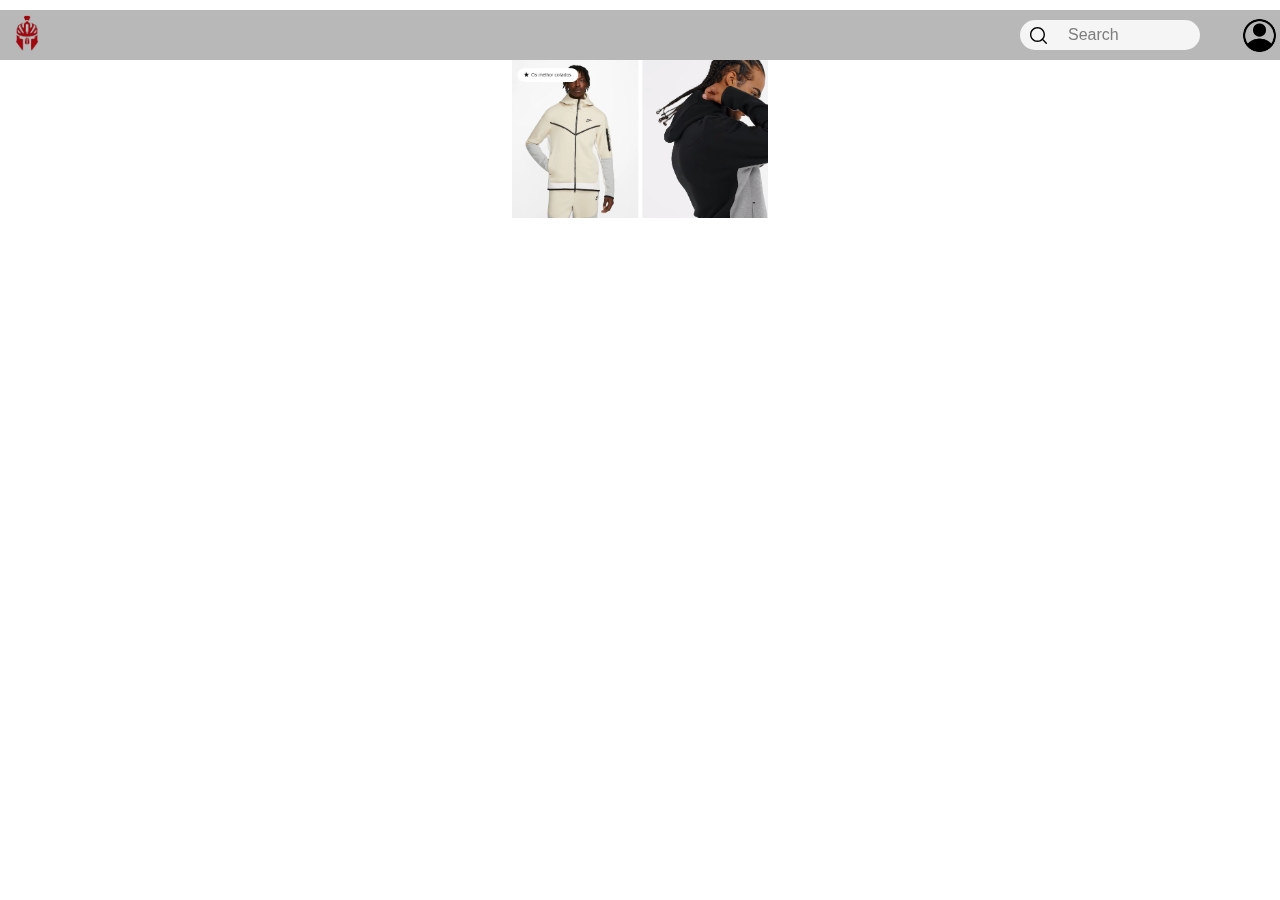
==== index.html @ 283b6cf4 "Add files via upload" ====
<!DOCTYPE html>
<html lang="en">
<head>
    <meta charset="UTF-8">
    <meta http-equiv="X-UA-Compatible" content="IE=edge">
    <meta name="viewport" content="width=device-width, initial-scale=1.0">
    <title>Sport-Now</title>
    <link rel="shortcut icon" href="Images\favicon.ico" type="image/x-icon">
    <link rel="stylesheet" href="style.css">
</head>
<body>
<!-- partial:index.partial.html -->
  <div class="container"> 
    <a href="Login.html" ><img class="icon" src="/Imagens/user.png" alt="user" ></a>
    <img src="/Imagens/icon.png" alt="Logo"  class="logotipo">
    <div class="inputgroup"> 
      <button class="search-btn">
      <svg version="1.1" id="Capa_1" xmlns="http://www.w3.org/2000/svg" xmlns:xlink="http://www.w3.org/1999/xlink" x="0px" y="0px"
	        viewBox="0 0 512 512" style="enable-background:new 0 0 512 512;" xml:space="preserve" class="searchicon">
	      <g>
		      <path d="M225.474,0C101.151,0,0,101.151,0,225.474c0,124.33,101.151,225.474,225.474,225.474
			      c124.33,0,225.474-101.144,225.474-225.474C450.948,101.151,349.804,0,225.474,0z M225.474,409.323
			      c-101.373,0-183.848-82.475-183.848-183.848S124.101,41.626,225.474,41.626s183.848,82.475,183.848,183.848
			      S326.847,409.323,225.474,409.323z"/>
	      </g>
        <g>
		      <path d="M505.902,476.472L386.574,357.144c-8.131-8.131-21.299-8.131-29.43,0c-8.131,8.124-8.131,21.306,0,29.43l119.328,119.328
			      c4.065,4.065,9.387,6.098,14.715,6.098c5.321,0,10.649-2.033,14.715-6.098C514.033,497.778,514.033,484.596,505.902,476.472z"/>
	      </g>
      </svg>
        </button>
      <input type="text" class="search"             placeholder="Search" />
      
    </div>
        <button class="cross-btn">
          <svg height="12px" viewBox="0 0 329.26933 329" width="12px" xmlns="http://www.w3.org/2000/svg" class="cross"><path d="m194.800781 164.769531 128.210938-128.214843c8.34375-8.339844 8.34375-21.824219 0-30.164063-8.339844-8.339844-21.824219-8.339844-30.164063 0l-128.214844 128.214844-128.210937-128.214844c-8.34375-8.339844-21.824219-8.339844-30.164063 0-8.34375 8.339844-8.34375 21.824219 0 30.164063l128.210938 128.214843-128.210938 128.214844c-8.34375 8.339844-8.34375 21.824219 0 30.164063 4.15625 4.160156 9.621094 6.25 15.082032 6.25 5.460937 0 10.921875-2.089844 15.082031-6.25l128.210937-128.214844 128.214844 128.214844c4.160156 4.160156 9.621094 6.25 15.082032 6.25 5.460937 0 10.921874-2.089844 15.082031-6.25 8.34375-8.339844 8.34375-21.824219 0-30.164063zm0 0"/></svg>
        </button>
      </div>
    </div>
    <div class="slider">
      <ul>
        <li><img src="/Imagens/1.png" alt="" /></li>
        <li><img src="/Imagens/2.png" alt="" /></li>
        <li><img src="/Imagens/3.png" alt="" /></li>
        <li><img src="/Imagens/2.png" alt="" /></li>
      </ul>
    </div>
    
  </div>

<script
  src="https://code.jquery.com/jquery-3.6.0.js"
  integrity="sha256-H+K7U5CnXl1h5ywQfKtSj8PCmoN9aaq30gDh27Xc0jk="
  crossorigin="anonymous"></script>
<!-- Ligação para o script-->
  <script  src="script.js"></script>

</body>
</html>
---- style.css ----
body {
  width: 100%;
  height: 100%;
  background-color: #ffffff;
}
* {
    box-sizing: border-box;
  padding: 0;
  margin: 0;
}
.container {
  background-color: rgb(184, 184, 184);
  margin-top: 10px;
  position: relative;
  height: 50px;
  transition: all 0.5s ease-in-out;
}
.logotipo{
  width: 35px;
  height: 45px;
  margin-left: 10px;
  margin-top: 2px;
  background-image: url('icon.png');
  background-color: white;
  mix-blend-mode: multiply;
}

.icon{
  width: 35px;
  height: 35px;
  float: right;
  margin-top: 8px;
  margin-right: 3px;
  background-color: url("user.png");
  border-color: white;
  mix-blend-mode: multiply;


}
.inputgroup {
  transform-origin: right;
  top: 30px;
  right: 80px;
    position:absolute;
    height: 40px;
  width: 180px;
  display: flex;
  transform: translateY(-50%);
  transition: all 0.5s ease-in-out;
}
.search {
  border: none;
    font-size: 16px;
  width: 100%;
  height: 30px;
  padding: 8px 48px;
  background-color: #f5f5f5;
  border-radius: 100px;
  outline: none;
}
.search::placeholder {
    color: #7d7d7d;
}
.search:hover {
  background-color: #e6e6e6;
  
}

.searchicon {
  width: 17px;
}

.search-btn {
  top: 2px;
  left: 2px;
  display: flex;
  align-items: center;
  justify-content: center;
  border: none;
  padding: 5px 8px;
  position: absolute;
  background-color: transparent;
  cursor: pointer;
  border-radius: 100px;
}

.search-btn:hover {
  background-color: #e6e6e6;
}

.container-search-clicked {
  margin-top: 10px;
  height: 250px;
}

.inputgroup-search-clicked {
  left: 50%;
  transform: translateX(-50%);
  width: 50vw;
  margin-top: -20px;
}
.cross-btn {
  border: none;
  top: 10px;
  right: 260px;
  padding: 10px 14px;
  position: absolute;
  background-color: #f5f5f5;
  cursor: pointer;
  border-radius: 100px;
  display: none;
  transition: all 0.5s ease-in-out;
}
.cross {
  cursor: pointer;
  width: 12px;
  height: 12px;
}
.cross-btn:hover {
  background-color: #e6e6e6;
}

.slider {
  width: 20%;
  margin: auto;
  overflow: hidden;
}

.slider ul {
  padding: 0;
  display: flex;
  width: 400%;
  animation: slid 10s infinite reverse;
  animation-timing-function: ease-in;
}

.slider li {
  width: 50%;
  list-style: none;
}

.slider img {
  width: 100%;
}

@keyframes slid {
  0% {margin-left: 0;}
  20% {margin-left: 0;}
  
  25% {margin-left: -100%;}
  45% {margin-left: -100%;}
  
  50% {margin-left: -200%;}
  70% {margin-left: -200%;}
  
  75% {margin-left: -300%;}
  100% {margin-left: -300%;}
}
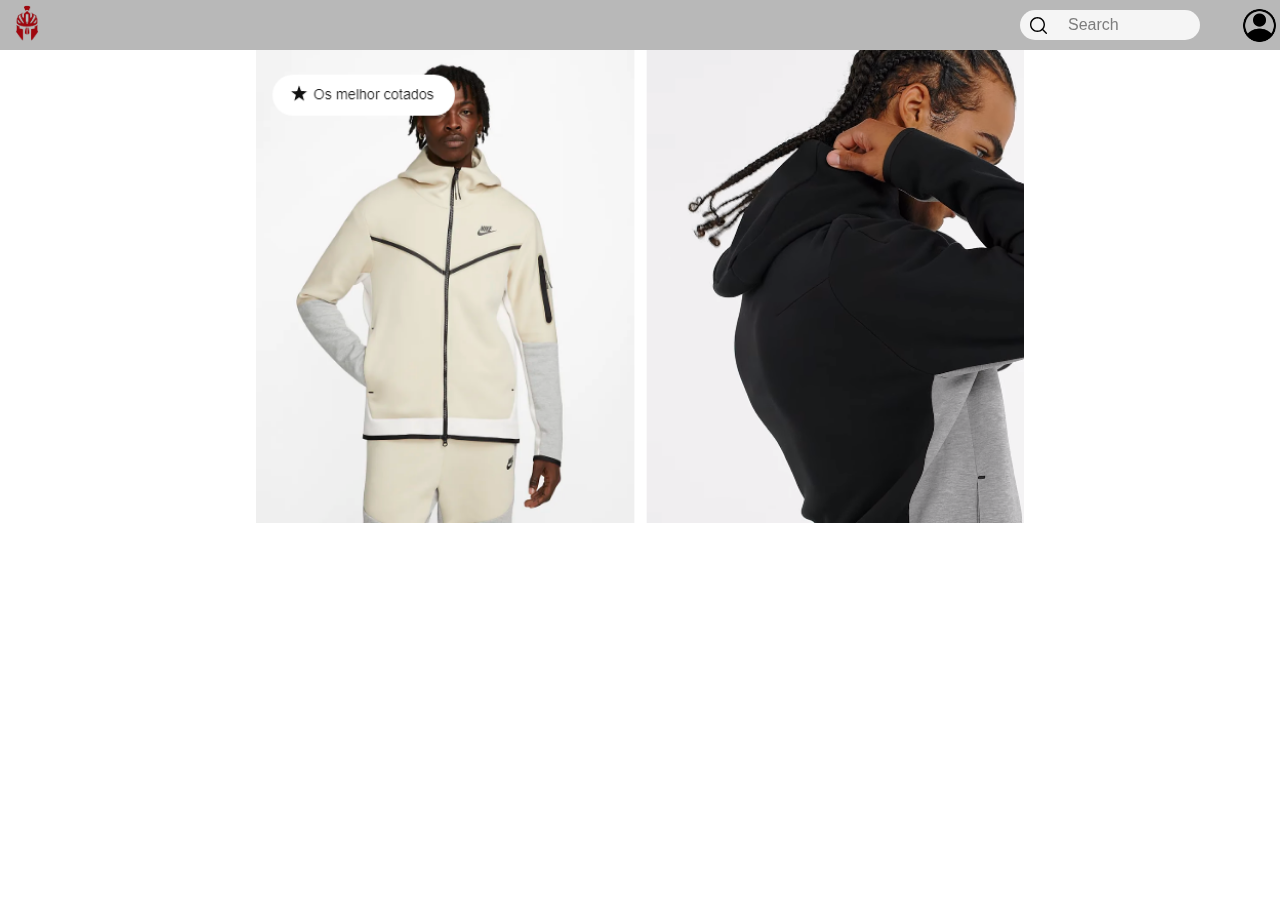
==== commit ac6c176c: "Minor changes to login with check" ====
--- a/index.html
+++ b/index.html
@@ -11,8 +11,8 @@
 <body>
 <!-- partial:index.partial.html -->
   <div class="container"> 
-    <a href="Login.html" ><img class="icon" src="/Imagens/user.png" alt="user" ></a>
-    <img src="/Imagens/icon.png" alt="Logo"  class="logotipo">
+    <a href="Login.html" ><img class="icon" src="Imagens\user.png" alt="user" ></a>
+    <img src="Imagens\icon.png" alt="Logo"  class="logotipo">
     <div class="inputgroup"> 
       <button class="search-btn">
       <svg version="1.1" id="Capa_1" xmlns="http://www.w3.org/2000/svg" xmlns:xlink="http://www.w3.org/1999/xlink" x="0px" y="0px"
@@ -29,29 +29,20 @@
 	      </g>
       </svg>
         </button>
-      <input type="text" class="search"             placeholder="Search" />
+      <input type="text" class="search" placeholder="Search" />
       
-    </div>
-        <button class="cross-btn">
-          <svg height="12px" viewBox="0 0 329.26933 329" width="12px" xmlns="http://www.w3.org/2000/svg" class="cross"><path d="m194.800781 164.769531 128.210938-128.214843c8.34375-8.339844 8.34375-21.824219 0-30.164063-8.339844-8.339844-21.824219-8.339844-30.164063 0l-128.214844 128.214844-128.210937-128.214844c-8.34375-8.339844-21.824219-8.339844-30.164063 0-8.34375 8.339844-8.34375 21.824219 0 30.164063l128.210938 128.214843-128.210938 128.214844c-8.34375 8.339844-8.34375 21.824219 0 30.164063 4.15625 4.160156 9.621094 6.25 15.082032 6.25 5.460937 0 10.921875-2.089844 15.082031-6.25l128.210937-128.214844 128.214844 128.214844c4.160156 4.160156 9.621094 6.25 15.082032 6.25 5.460937 0 10.921874-2.089844 15.082031-6.25 8.34375-8.339844 8.34375-21.824219 0-30.164063zm0 0"/></svg>
-        </button>
       </div>
     </div>
-    <div class="slider">
-      <ul>
-        <li><img src="/Imagens/1.png" alt="" /></li>
-        <li><img src="/Imagens/2.png" alt="" /></li>
-        <li><img src="/Imagens/3.png" alt="" /></li>
-        <li><img src="/Imagens/2.png" alt="" /></li>
-      </ul>
+      <div class="slider">
+        <ul>
+          <li><img src="Imagens\1.png" alt="" /></li>
+          <li><img src="Imagens\2.png" alt="" /></li>
+          <li><img src="Imagens\3.png" alt="" /></li>
+          <li><img src="Imagens\2.png" alt="" /></li>
+        </ul>
     </div>
     
   </div>
-
-<script
-  src="https://code.jquery.com/jquery-3.6.0.js"
-  integrity="sha256-H+K7U5CnXl1h5ywQfKtSj8PCmoN9aaq30gDh27Xc0jk="
-  crossorigin="anonymous"></script>
 <!-- Ligação para o script-->
   <script  src="script.js"></script>
 
--- a/style.css
+++ b/style.css
@@ -10,7 +10,6 @@
 }
 .container {
   background-color: rgb(184, 184, 184);
-  margin-top: 10px;
   position: relative;
   height: 50px;
   transition: all 0.5s ease-in-out;
@@ -41,8 +40,8 @@
   transform-origin: right;
   top: 30px;
   right: 80px;
-    position:absolute;
-    height: 40px;
+  position:absolute;
+  height: 40px;
   width: 180px;
   display: flex;
   transform: translateY(-50%);
@@ -50,7 +49,7 @@
 }
 .search {
   border: none;
-    font-size: 16px;
+  font-size: 16px;
   width: 100%;
   height: 30px;
   padding: 8px 48px;
@@ -84,58 +83,20 @@
   border-radius: 100px;
 }
 
-.search-btn:hover {
-  background-color: #e6e6e6;
-}
-
-.container-search-clicked {
-  margin-top: 10px;
-  height: 250px;
-}
-
-.inputgroup-search-clicked {
-  left: 50%;
-  transform: translateX(-50%);
-  width: 50vw;
-  margin-top: -20px;
-}
-.cross-btn {
-  border: none;
-  top: 10px;
-  right: 260px;
-  padding: 10px 14px;
-  position: absolute;
-  background-color: #f5f5f5;
-  cursor: pointer;
-  border-radius: 100px;
-  display: none;
-  transition: all 0.5s ease-in-out;
-}
-.cross {
-  cursor: pointer;
-  width: 12px;
-  height: 12px;
-}
-.cross-btn:hover {
-  background-color: #e6e6e6;
-}
-
 .slider {
-  width: 20%;
+  width: 60%;
   margin: auto;
   overflow: hidden;
 }
 
 .slider ul {
-  padding: 0;
   display: flex;
   width: 400%;
-  animation: slid 10s infinite reverse;
-  animation-timing-function: ease-in;
+  animation: animate 10s linear infinite;
 }
 
 .slider li {
-  width: 50%;
+  width: 100%;
   list-style: none;
 }
 
@@ -143,16 +104,16 @@
   width: 100%;
 }
 
-@keyframes slid {
-  0% {margin-left: 0;}
-  20% {margin-left: 0;}
+@keyframes animate {
+  0% {left: 0;}
+  20% {left: 0;}
   
-  25% {margin-left: -100%;}
-  45% {margin-left: -100%;}
+  25% {left: -100%;}
+  45% {left: -100%;}
   
-  50% {margin-left: -200%;}
-  70% {margin-left: -200%;}
+  50% {left: -200%;}
+  70% {left: -200%;}
   
-  75% {margin-left: -300%;}
-  100% {margin-left: -300%;}
+  75% {left: -300%;}
+  100% {left: -300%;}
 }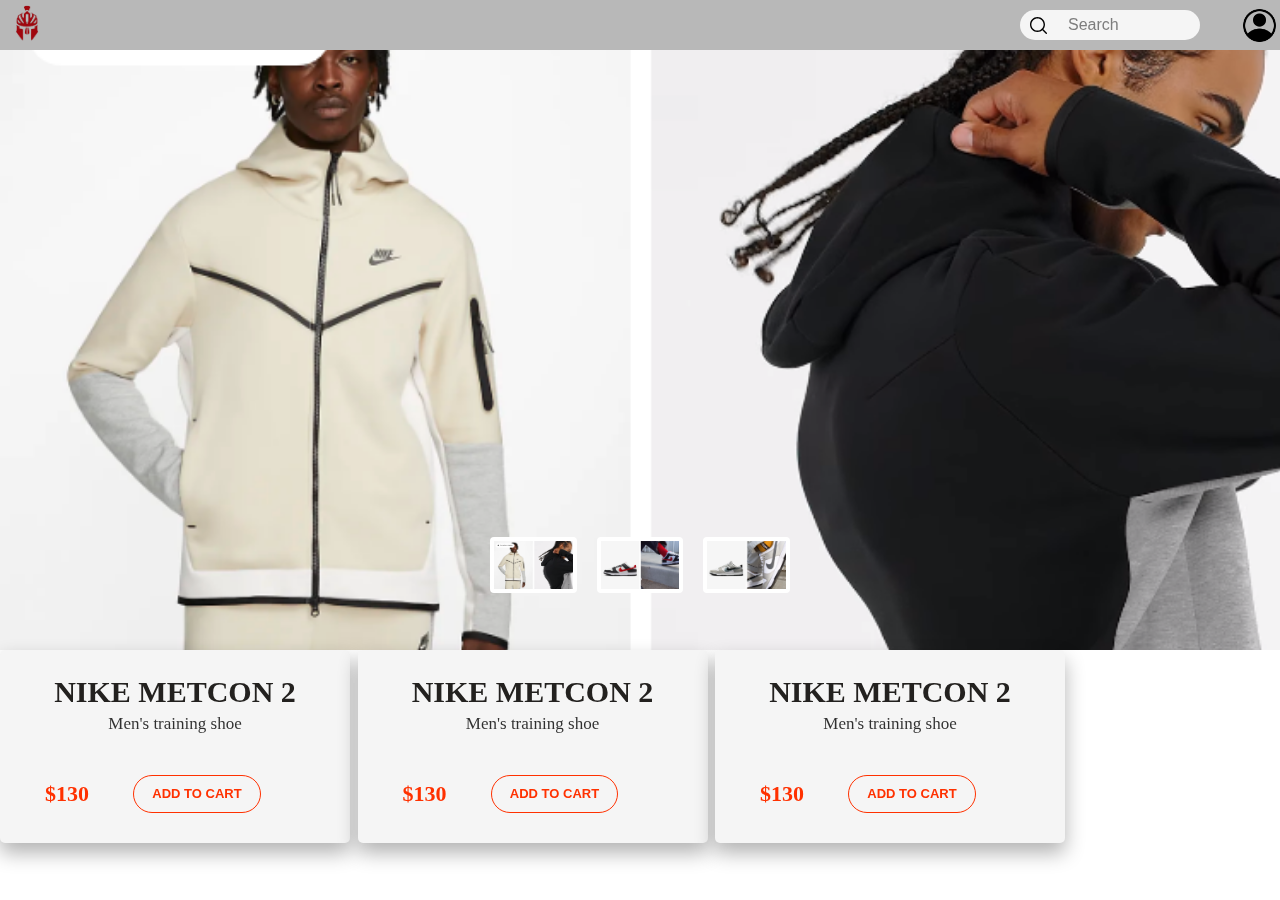
==== commit 4384be67: "added new features" ====
--- a/index.html
+++ b/index.html
@@ -10,9 +10,9 @@
 </head>
 <body>
 <!-- partial:index.partial.html -->
-  <div class="container"> 
-    <a href="Login.html" ><img class="icon" src="Imagens\user.png" alt="user" ></a>
-    <img src="Imagens\icon.png" alt="Logo"  class="logotipo">
+  <div class="containertopbar"> 
+    <a href="Login.html" ><img class="icon" src=".\\Imagens\user.png" alt="user" ></a>
+    <img src=".\\Imagens\icon.png" alt="Logo"  class="logotipo">
     <div class="inputgroup"> 
       <button class="search-btn">
       <svg version="1.1" id="Capa_1" xmlns="http://www.w3.org/2000/svg" xmlns:xlink="http://www.w3.org/1999/xlink" x="0px" y="0px"
@@ -29,20 +29,107 @@
 	      </g>
       </svg>
         </button>
-      <input type="text" class="search" placeholder="Search" />
+      <input type="text" class="search"             placeholder="Search" />
       
+    </div>
+        <button class="cross-btn">
+          <svg height="12px" viewBox="0 0 329.26933 329" width="12px" xmlns="http://www.w3.org/2000/svg" class="cross"><path d="m194.800781 164.769531 128.210938-128.214843c8.34375-8.339844 8.34375-21.824219 0-30.164063-8.339844-8.339844-21.824219-8.339844-30.164063 0l-128.214844 128.214844-128.210937-128.214844c-8.34375-8.339844-21.824219-8.339844-30.164063 0-8.34375 8.339844-8.34375 21.824219 0 30.164063l128.210938 128.214843-128.210938 128.214844c-8.34375 8.339844-8.34375 21.824219 0 30.164063 4.15625 4.160156 9.621094 6.25 15.082032 6.25 5.460937 0 10.921875-2.089844 15.082031-6.25l128.210937-128.214844 128.214844 128.214844c4.160156 4.160156 9.621094 6.25 15.082032 6.25 5.460937 0 10.921874-2.089844 15.082031-6.25 8.34375-8.339844 8.34375-21.824219 0-30.164063zm0 0"/></svg>
+        </button>
+      </div>
+    <section>
+      <img src="Imagens\1.png" id="slider">
+      <ul class="navigation">
+        <li onclick="imgSlider('Imagens\\1.png')"><img src="Imagens\1.png" ></li>
+        <li onclick="imgSlider('Imagens\\2.png')"><img src="Imagens\2.png" ></li>
+        <li onclick="imgSlider('Imagens\\3.png')"><img src="Imagens\3.png" ></li>
+      </ul>
+    </section>
+    <div class="ItemsDestaque">
+      <div class="shop-card" id ="item1">
+        <div class="title">
+          Nike Metcon 2
+        </div>
+        <div class="desc">
+          Men's training shoe
+        </div>
+        <div class="slider">
+          <figure data-color="#E24938, #A30F22">
+            <img src="http://www.supah.it/dribbble/012/1.jpg" />
+          </figure>
+        
+        </div>
+      
+        <div class="cta">
+          <div class="price">$130</div>
+          <button class="btn">Add to cart<span class="bg"></span></button>
+        </div>
+      </div>
+
+      <div class="shop-card" id ="item2">
+        <div class="title">
+          Nike Metcon 2
+        </div>
+        <div class="desc">
+          Men's training shoe
+        </div>
+        <div class="slider">
+          <figure data-color="#E24938, #A30F22">
+            <img src="http://www.supah.it/dribbble/012/1.jpg" />
+          </figure>
+        
+        </div>
+      
+        <div class="cta">
+          <div class="price">$130</div>
+          <button class="btn">Add to cart<span class="bg"></span></button>
+        </div>
+      </div>
+
+
+      <div class="shop-card" id ="item3">
+        <div class="title">
+          Nike Metcon 2
+        </div>
+        <div class="desc">
+          Men's training shoe
+        </div>
+        <div class="slider">
+          <figure data-color="#E24938, #A30F22">
+            <img src="http://www.supah.it/dribbble/012/1.jpg" />
+          </figure>
+        
+        </div>
+      
+        <div class="cta">
+          <div class="price">$130</div>
+          <button class="btn">Add to cart<span class="bg"></span></button>
+        </div>
       </div>
     </div>
-      <div class="slider">
-        <ul>
-          <li><img src="Imagens\1.png" alt="" /></li>
-          <li><img src="Imagens\2.png" alt="" /></li>
-          <li><img src="Imagens\3.png" alt="" /></li>
-          <li><img src="Imagens\2.png" alt="" /></li>
-        </ul>
-    </div>
+
+
+
+
+
+
+
+
+    <script type="text/javascript">
+      function imgSlider(anything){
+        document.getElementById("slider").src = anything;
+      }
+
+    </script>
+    
+    
+
     
   </div>
+
+<script
+  src="https://code.jquery.com/jquery-3.6.0.js"
+  integrity="sha256-H+K7U5CnXl1h5ywQfKtSj8PCmoN9aaq30gDh27Xc0jk="
+  crossorigin="anonymous"></script>
 <!-- Ligação para o script-->
   <script  src="script.js"></script>
 
--- a/style.css
+++ b/style.css
@@ -1,6 +1,4 @@
 body {
-  width: 100%;
-  height: 100%;
   background-color: #ffffff;
 }
 * {
@@ -8,8 +6,9 @@
   padding: 0;
   margin: 0;
 }
-.container {
+.containertopbar {
   background-color: rgb(184, 184, 184);
+  margin-top: 0px;
   position: relative;
   height: 50px;
   transition: all 0.5s ease-in-out;
@@ -40,8 +39,8 @@
   transform-origin: right;
   top: 30px;
   right: 80px;
-  position:absolute;
-  height: 40px;
+    position:absolute;
+    height: 40px;
   width: 180px;
   display: flex;
   transform: translateY(-50%);
@@ -49,7 +48,7 @@
 }
 .search {
   border: none;
-  font-size: 16px;
+    font-size: 16px;
   width: 100%;
   height: 30px;
   padding: 8px 48px;
@@ -83,37 +82,195 @@
   border-radius: 100px;
 }
 
-.slider {
-  width: 60%;
-  margin: auto;
+.search-btn:hover {
+  background-color: #e6e6e6;
+}
+ 
+
+
+
+.logotipo:hover{
+  width: 65px;
+}
+
+
+
+.inputgroup-search-clicked {
+  left: 50%;
+  transform: translateX(-50%);
+  width: 50vw;
+  margin-top: -20px;
+}
+.cross-btn {
+  border: none;
+  top: 10px;
+  right: 260px;
+  padding: 10px 14px;
+  position: absolute;
+  background-color: #f5f5f5;
+  cursor: pointer;
+  border-radius: 100px;
+  display: none;
+  transition: all 0.5s ease-in-out;
+}
+.cross {
+  cursor: pointer;
+  width: 12px;
+  height: 12px;
+}
+.cross-btn:hover {
+  background-color: #e6e6e6;
+}
+
+section{
+  margin-top: 0px;
+  position: relative;
+  width: 100%;
+  height: 600px;
+  display: flex;
+  justify-content: center;
+  align-items: center;
+}
+
+
+section #slider{
+  position: absolute;
+  top: 0;
+  left: 0;
+  width: 100%;
+  height: 100%;
+  object-fit: cover;
+}
+
+
+section .navigation{
+  position: absolute;
+  bottom: 10px;
+  height: 150px;
+  width: calc(100%/4);
+  display: flex;
+  justify-content: center;
+  align-items: center;
+
+}
+section .navigation li{
+  display: block;
+  list-style: none;
+  cursor: pointer;
+  margin: 10px;
+}
+
+section .navigation li img{
+  display: block;
+  width: 100%;
+  border: 4px solid #fff;
+  border-radius: 4px;
+}
+
+
+.ItemsDestaque{
+  display: grid;
+  border-radius: 5px;
+  height: 60%;
+  width: 150vh;
+  grid-gap: 20px;
+  grid-template-columns: 25% 25% 25%;
+}
+
+#item1{
+  grid-column: 1;
+}
+
+#item2{
+  grid-column: 2;
+}
+
+#item3{
+  grid-column: 3;
+}
+
+
+.shop-card {
+  width: 350px;
+  background: #f5f5f5;
+  box-shadow: 0 10px 20px rgba(0, 0, 0, 0.3);
   overflow: hidden;
-}
-
-.slider ul {
-  display: flex;
-  width: 400%;
-  animation: animate 10s linear infinite;
-}
-
-.slider li {
-  width: 100%;
-  list-style: none;
-}
-
-.slider img {
-  width: 100%;
-}
-
-@keyframes animate {
-  0% {left: 0;}
-  20% {left: 0;}
-  
-  25% {left: -100%;}
-  45% {left: -100%;}
-  
-  50% {left: -200%;}
-  70% {left: -200%;}
-  
-  75% {left: -300%;}
-  100% {left: -300%;}
+  border-radius: 5px;
+  padding: 25px;
+  text-align: center;
+  z-index: 2;
+}
+.shop-card figure {
+  margin: 0;
+  padding: 0;
+  overflow: hidden;
+  outline: none !important;
+}
+.shop-card figure img {
+  margin: -95px 0 -60px;
+  width: 100%;
+}
+.shop-card .title {
+  font-weight: 900;
+  text-transform: uppercase;
+  font-size: 30px;
+  color: #23211f;
+  margin-bottom: 5px;
+}
+.shop-card .desc {
+  font-size: 17px;
+  opacity: 0.8;
+  margin-bottom: 3px;
+}
+.shop-card .cta {
+  padding: 20px 20px 5px;
+}
+.shop-card .cta::after {
+  content: "";
+  display: table;
+  clear: both;
+}
+.shop-card .price {
+  float: left;
+  color: #FF3100;
+  font-size: 22px;
+  font-weight: 900;
+  padding-top: 2px;
+  transition: color 0.3s ease-in-out;
+  margin-top: 4px;
+}
+.shop-card .btn {
+  position: relative;
+  z-index: 1;
+  display: inline-block;
+  font-size: 13px;
+  font-weight: 900;
+  text-transform: uppercase;
+  color: #FF3100;
+  padding: 12px 18px;
+  cursor: pointer;
+  transition: all 0.3s ease-in-out;
+  line-height: 0.95;
+  border: none;
+  background: none;
+  outline: none;
+  border: 1px solid #FF3100;
+  border-radius: 20px;
+  overflow: hidden;
+}
+.shop-card .btn .bg {
+  width: 100%;
+  height: 100%;
+  display: block !important;
+  z-index: -1;
+  opacity: 0;
+  transition: all 0.3s ease-in-out;
+  background: linear-gradient(135deg, #a61322, #d33f34);
+}
+.shop-card .btn:hover {
+  color: #fff !important;
+  border: 1px solid transparent !important;
+}
+.shop-card .btn:hover .bg {
+  opacity: 1;
 }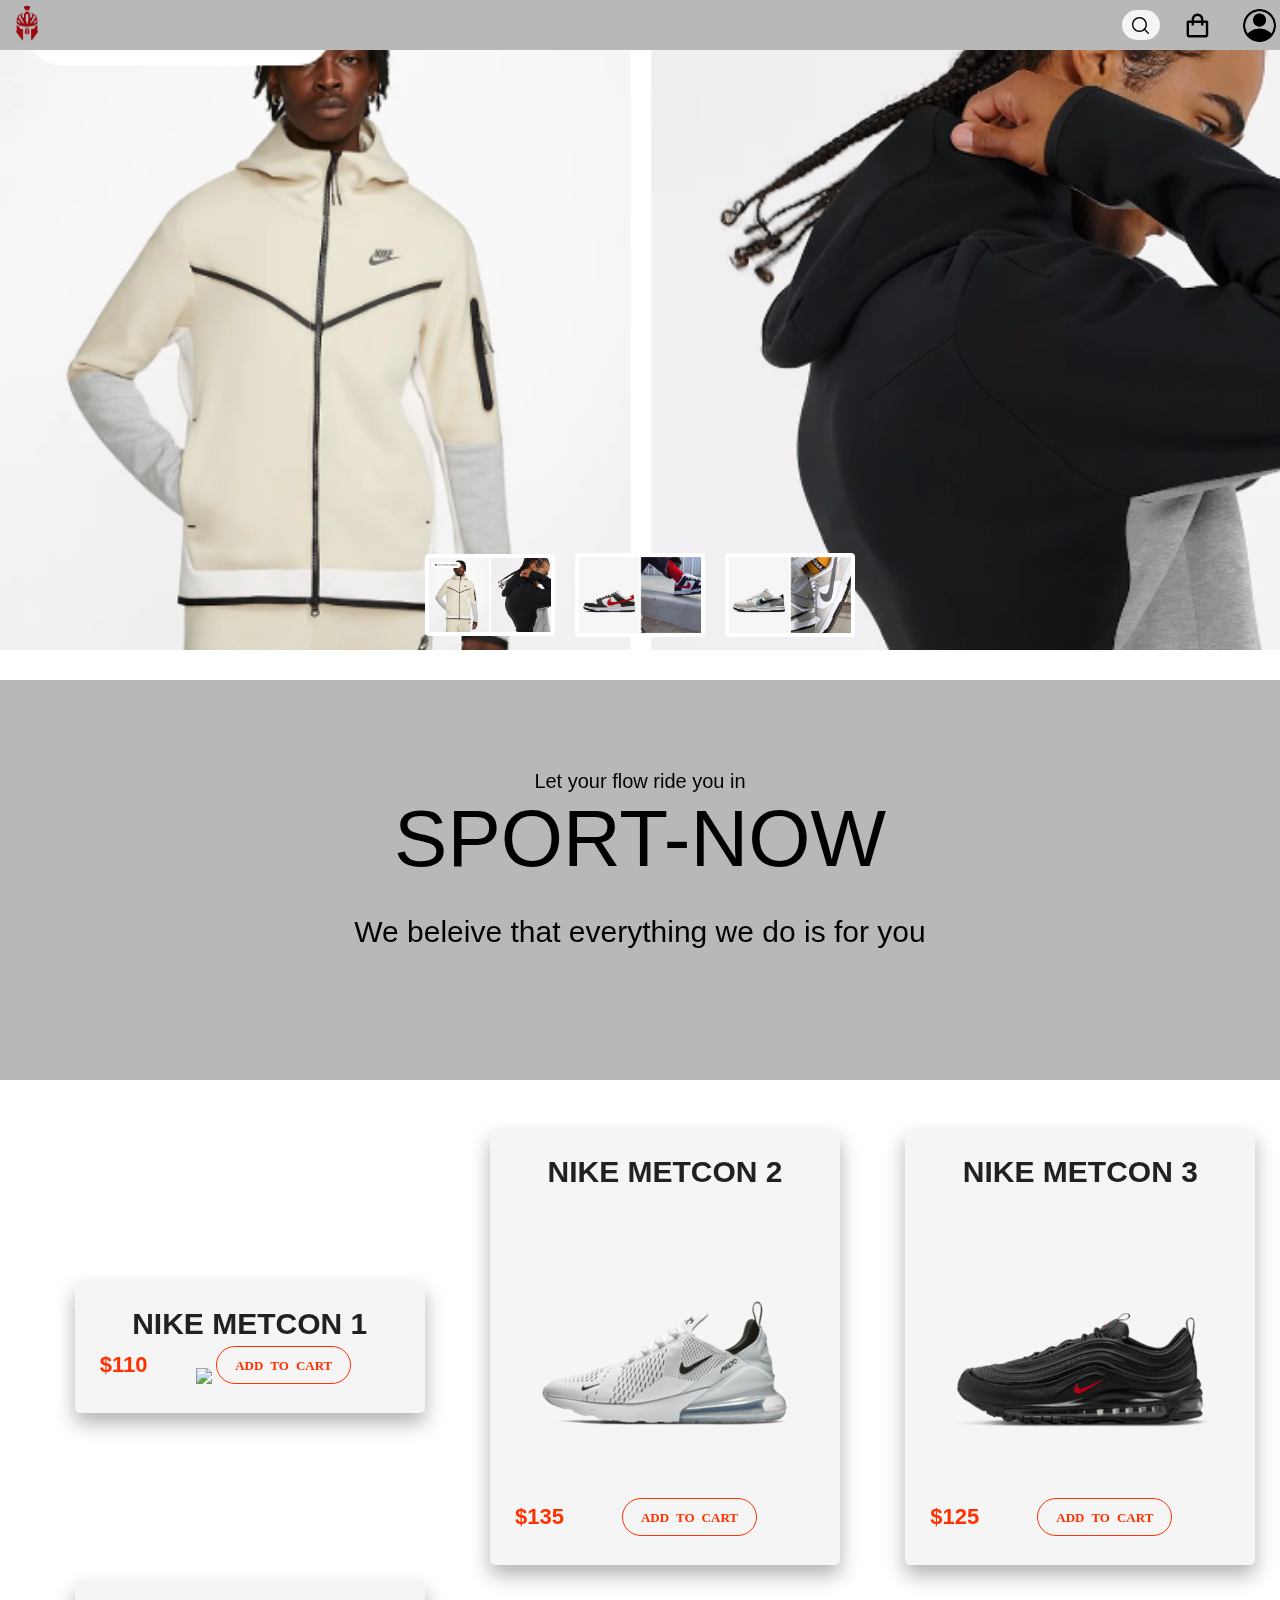
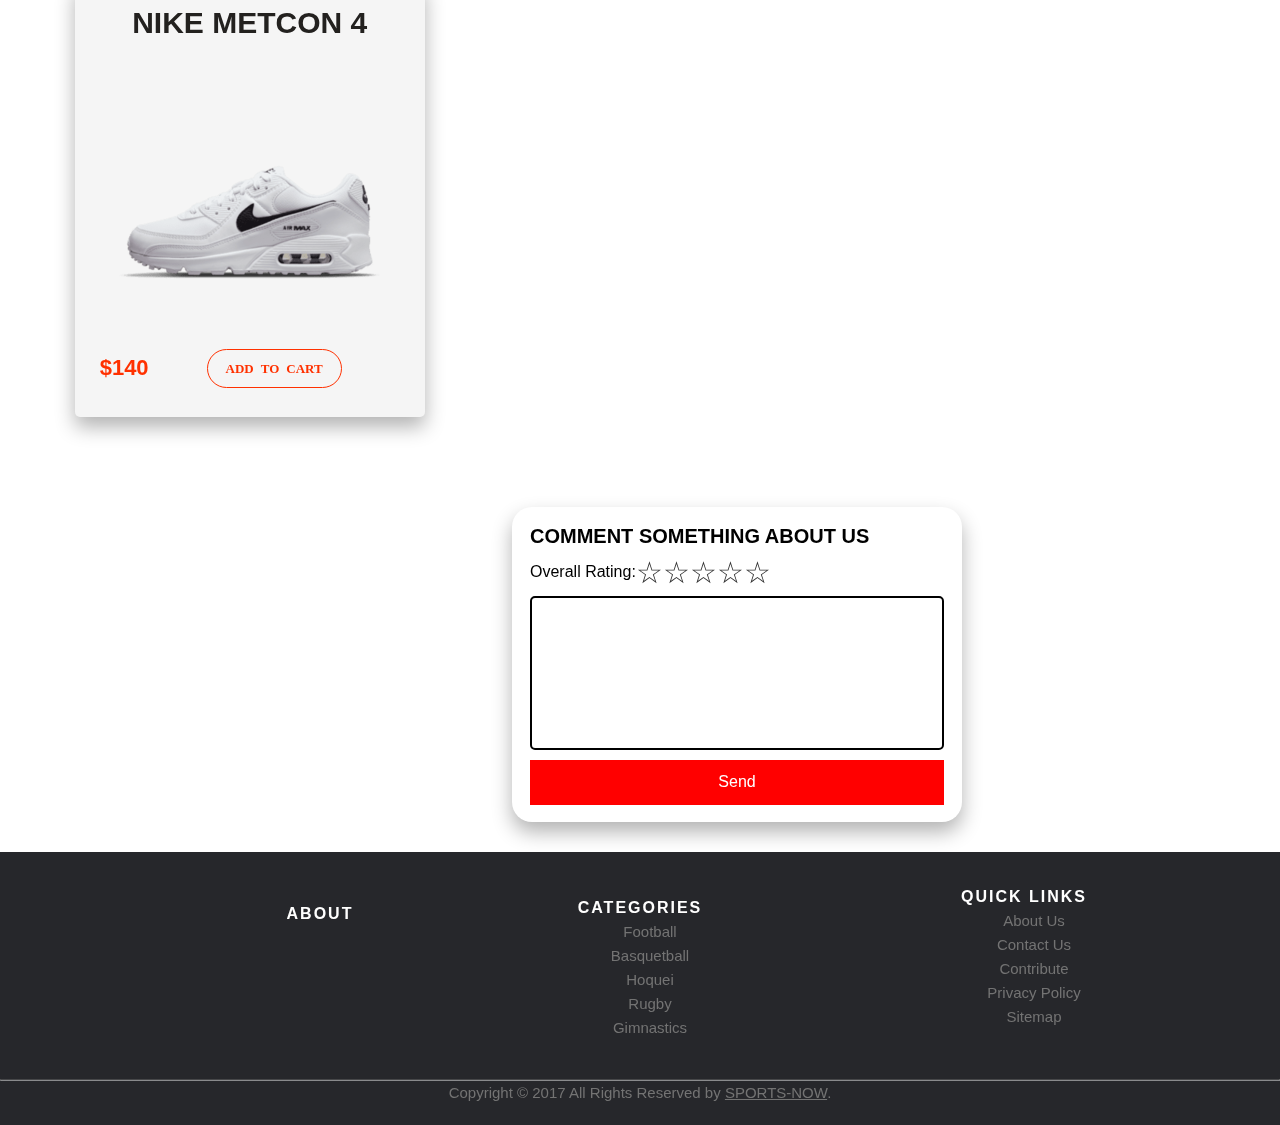
==== commit 0025ff09: "Final project" ====
--- a/index.html
+++ b/index.html
@@ -6,132 +6,221 @@
     <meta name="viewport" content="width=device-width, initial-scale=1.0">
     <title>Sport-Now</title>
     <link rel="shortcut icon" href="Images\favicon.ico" type="image/x-icon">
-    <link rel="stylesheet" href="style.css">
+    <link rel="stylesheet" href="Css\style-Main.css">
+    <link href='https://unpkg.com/boxicons@2.1.4/css/boxicons.min.css' rel='stylesheet'>
 </head>
 <body>
-<!-- partial:index.partial.html -->
+  <!-- Barra superior -->
   <div class="containertopbar"> 
     <a href="Login.html" ><img class="icon" src=".\\Imagens\user.png" alt="user" ></a>
     <img src=".\\Imagens\icon.png" alt="Logo"  class="logotipo">
+    <i class="bx bx-shopping-bag" id="cart-icon"></i>
+    <div class="cart">
+      <h2 class="cart-title">Your cart</h2> 
+      <div class="cart-content">
+
+      </div>
+      <div class="total">
+        <div class="total-title">Total</div>
+        <div class="total-price">0$</div>
+      </div>
+      <button type="button" class="btn-buy">Buy Now</button>
+
+      <i class="bx bx-x" id="close-cart"></i>
+    </div>
+  
     <div class="inputgroup"> 
+      <a href="search.html">
       <button class="search-btn">
-      <svg version="1.1" id="Capa_1" xmlns="http://www.w3.org/2000/svg" xmlns:xlink="http://www.w3.org/1999/xlink" x="0px" y="0px"
-	        viewBox="0 0 512 512" style="enable-background:new 0 0 512 512;" xml:space="preserve" class="searchicon">
-	      <g>
-		      <path d="M225.474,0C101.151,0,0,101.151,0,225.474c0,124.33,101.151,225.474,225.474,225.474
-			      c124.33,0,225.474-101.144,225.474-225.474C450.948,101.151,349.804,0,225.474,0z M225.474,409.323
-			      c-101.373,0-183.848-82.475-183.848-183.848S124.101,41.626,225.474,41.626s183.848,82.475,183.848,183.848
-			      S326.847,409.323,225.474,409.323z"/>
-	      </g>
-        <g>
-		      <path d="M505.902,476.472L386.574,357.144c-8.131-8.131-21.299-8.131-29.43,0c-8.131,8.124-8.131,21.306,0,29.43l119.328,119.328
-			      c4.065,4.065,9.387,6.098,14.715,6.098c5.321,0,10.649-2.033,14.715-6.098C514.033,497.778,514.033,484.596,505.902,476.472z"/>
-	      </g>
-      </svg>
+          <svg version="1.1" id="Capa_1" xmlns="http://www.w3.org/2000/svg" xmlns:xlink="http://www.w3.org/1999/xlink" x="0px" y="0px"
+            viewBox="0 0 512 512" style="enable-background:new 0 0 512 512;" xml:space="preserve" class="searchicon">
+            <g>
+              <path d="M225.474,0C101.151,0,0,101.151,0,225.474c0,124.33,101.151,225.474,225.474,225.474
+              c124.33,0,225.474-101.144,225.474-225.474C450.948,101.151,349.804,0,225.474,0z M225.474,409.323
+              c-101.373,0-183.848-82.475-183.848-183.848S124.101,41.626,225.474,41.626s183.848,82.475,183.848,183.848
+              S326.847,409.323,225.474,409.323z"/>
+            </g>
+            <g>
+              <path d="M505.902,476.472L386.574,357.144c-8.131-8.131-21.299-8.131-29.43,0c-8.131,8.124-8.131,21.306,0,29.43l119.328,119.328
+              c4.065,4.065,9.387,6.098,14.715,6.098c5.321,0,10.649-2.033,14.715-6.098C514.033,497.778,514.033,484.596,505.902,476.472z"/>
+            </g>
+          </svg>
         </button>
-      <input type="text" class="search"             placeholder="Search" />
-      
-    </div>
-        <button class="cross-btn">
+      </a>
+      <input type="text" class="search"  placeholder="" id="search"/>
+    </div>
+        <button class="cross-btn" id="search-btn">
           <svg height="12px" viewBox="0 0 329.26933 329" width="12px" xmlns="http://www.w3.org/2000/svg" class="cross"><path d="m194.800781 164.769531 128.210938-128.214843c8.34375-8.339844 8.34375-21.824219 0-30.164063-8.339844-8.339844-21.824219-8.339844-30.164063 0l-128.214844 128.214844-128.210937-128.214844c-8.34375-8.339844-21.824219-8.339844-30.164063 0-8.34375 8.339844-8.34375 21.824219 0 30.164063l128.210938 128.214843-128.210938 128.214844c-8.34375 8.339844-8.34375 21.824219 0 30.164063 4.15625 4.160156 9.621094 6.25 15.082032 6.25 5.460937 0 10.921875-2.089844 15.082031-6.25l128.210937-128.214844 128.214844 128.214844c4.160156 4.160156 9.621094 6.25 15.082032 6.25 5.460937 0 10.921874-2.089844 15.082031-6.25 8.34375-8.339844 8.34375-21.824219 0-30.164063zm0 0"/></svg>
         </button>
-      </div>
-    <section>
-      <img src="Imagens\1.png" id="slider">
-      <ul class="navigation">
-        <li onclick="imgSlider('Imagens\\1.png')"><img src="Imagens\1.png" ></li>
-        <li onclick="imgSlider('Imagens\\2.png')"><img src="Imagens\2.png" ></li>
-        <li onclick="imgSlider('Imagens\\3.png')"><img src="Imagens\3.png" ></li>
-      </ul>
-    </section>
-    <div class="ItemsDestaque">
-      <div class="shop-card" id ="item1">
-        <div class="title">
-          Nike Metcon 2
-        </div>
-        <div class="desc">
-          Men's training shoe
-        </div>
-        <div class="slider">
-          <figure data-color="#E24938, #A30F22">
-            <img src="http://www.supah.it/dribbble/012/1.jpg" />
-          </figure>
-        
-        </div>
-      
-        <div class="cta">
-          <div class="price">$130</div>
-          <button class="btn">Add to cart<span class="bg"></span></button>
-        </div>
-      </div>
-
-      <div class="shop-card" id ="item2">
-        <div class="title">
-          Nike Metcon 2
-        </div>
-        <div class="desc">
-          Men's training shoe
-        </div>
-        <div class="slider">
-          <figure data-color="#E24938, #A30F22">
-            <img src="http://www.supah.it/dribbble/012/1.jpg" />
-          </figure>
-        
-        </div>
-      
-        <div class="cta">
-          <div class="price">$130</div>
-          <button class="btn">Add to cart<span class="bg"></span></button>
-        </div>
-      </div>
-
-
-      <div class="shop-card" id ="item3">
-        <div class="title">
-          Nike Metcon 2
-        </div>
-        <div class="desc">
-          Men's training shoe
-        </div>
-        <div class="slider">
-          <figure data-color="#E24938, #A30F22">
-            <img src="http://www.supah.it/dribbble/012/1.jpg" />
-          </figure>
-        
-        </div>
-      
-        <div class="cta">
-          <div class="price">$130</div>
-          <button class="btn">Add to cart<span class="bg"></span></button>
-        </div>
-      </div>
-    </div>
-
-
-
-
-
-
-
-
+    </div>
     <script type="text/javascript">
       function imgSlider(anything){
         document.getElementById("slider").src = anything;
       }
 
     </script>
+  </div>
+  <!-- slide show com interação -->
+  <section>
+    <img src="Imagens\1.png" id="slider">
+    <ul class="navigation">
+      <li onclick="imgSlider('Imagens\\1.png')"><img src="Imagens\1.png" ></li>
+      <li onclick="imgSlider('Imagens\\2.png')"><img src="Imagens\2.png" ></li>
+      <li onclick="imgSlider('Imagens\\3.png')"><img src="Imagens\3.png" ></li>
+    </ul>
+  </section>
+  
+
+  <!-- messagem de motivação -->
+
+  <div class="message">
+    <div class="containerMessage">
+      <p class="part1">Let your flow ride you in</p>
+      <p class="part2">SPORT-NOW</p>
+      <p class="part3">We beleive that everything we do is for you</p>
+    </div>
+  </div>
+
+
+  <!-- itens de venda -->
+  <div class="ItemsDestaque">
+    <div class="shop-card" id ="item1">
+      <h2 class="title">Nike Metcon 1</h2>
+      <img src="http://www.supah.it/dribbble/012/1.jpg" class="product-img"/>
+      <h2 class="price">$110</h2>
+      <i class="bx bx-shopping bag add-cart">Add to cart<span class="bg"></span></i>
+    </div>
+
+    <div class="shop-card" id ="item2">
+      <h2 class="title">Nike Metcon 2</h2>
+      <img src="Imagens\sapatilha3.png" class="product-img" />
+      <h2 class="price">$135</h2>
+      <i class="bx bx-shopping bag add-cart">Add to cart<span class="bg"></span></i>
+     </div>
+
+
+    <div class="shop-card" id ="item3">
+      <h2 class="title">Nike Metcon 3</h2>
+      <img src="Imagens\sapatilha1.png" class="product-img" />
+      <h2 class="price">$125  </h2>
+      <i class="bx bx-shopping bag add-cart">Add to cart<span class="bg"></span></i>
+    </div>
     
+    <div class="shop-card" id ="item4">
+      <h2 class="title">Nike Metcon 4</h2>
+      <img src="Imagens\sapatilha2.png" class="product-img" />
+      <h2 class="price">$140</h2>
+      <i class="bx bx-shopping bag add-cart">Add to cart<span class="bg"></span></i>
+     </div>
+  </div>
+
+  <!--  detalhes do produto  -->
+  <div class="details" id ="details">
+    <div class="div_img">
+      <img src="" class="detail-img" />
+    </div>
+    <div class="name_price">
+      <h2 class="title"></h2>
+      <div class="stars">
+        <i class="fas fa-star"></i>
+        <i class="fas fa-star"></i>
+        <i class="fas fa-star"></i>
+        <i class="fas fa-star"></i>
+        <i class="fas fa-star-half-alt"></i>
+        <span></span>
+      </div>
+      <div class="price_line">
+        <h2 class="price-show"></h2>
+      </div>
+    </div>
+    <div class="text">
+      <span>Lorem Ipsum is simply dummy text of the printing and typesetting industry.</span>
+    </div>
+  </div>
+
+  <!-- review -->
+
+  <div class="review-form">
+    <h2 class="review_title">Comment Something About Us </h2>
+
+    <div id="id_category_1" class="star-select">
+      <span>Overall Rating:</span>
+      <input class="star-select__input" id="id_category_1_0" name="category_1" type="radio" value="5" />
+      <label class="star-select__star" for="id_category_1_0"></label>
+  
+      <input class="star-select__input" id="id_category_1_1" name="category_1" type="radio" value="4" />
+      <label class="star-select__star" for="id_category_1_1"></label>
+  
+      <input class="star-select__input" id="id_category_1_2" name="category_1" type="radio" value="3" />
+      <label class="star-select__star" for="id_category_1_2"></label>
+  
+      <input class="star-select__input" id="id_category_1_3" name="category_1" type="radio" value="2" />
+      <label class="star-select__star" for="id_category_1_3"></label>
+  
+      <input class="star-select__input" id="id_category_1_4" name="category_1" type="radio" value="1" />
+      <label class="star-select__star" for="id_category_1_4"></label>
+  
+      <input class="star-select__input" id="id_category_1_5" name="category_1" type="radio" value="0">
+      <label class="star-select__star-zero" for="id_category_1_5"></label>
+    </div>
+  
+    <textarea cols="54" id="id_content" maxlength="2024" name="content" rows="10"></textarea>
+    <div class="divButton"><button class="Button_Comment" onclick="clearTextarea()">Send</button></div>
+  
+  </div>
+
+  
     
 
-    
-  </div>
+
+<!-- Footer  -->
+  <footer class="site-footer">
+    <div class="container">
+      <div class="row">
+        <div class="about">
+          <h6>About</h6>
+        </div>
+  
+        <div class="categories">
+          <h6>Categories</h6>
+          <ul class="footer-links">
+            <li><p>Football</p></li>
+            <li><p>Basquetball</p></li>
+            <li><p>Hoquei</p></li>
+            <li><p>Rugby</p></li>
+            <li><p>Gimnastics</p></li>
+          </ul>
+        </div>
+  
+        <div class="links">
+          <h6>Quick Links</h6>
+          <ul class="footer-links">
+            <li><p>About Us</p></li>
+            <li><p>Contact Us</p></li>
+            <li><p>Contribute</p></li>
+            <li><p>Privacy Policy</p></li>
+            <li><p>Sitemap</p></li>
+          </ul>
+        </div>
+      </div>
+      <hr>
+    </div>
+    <div class="container">
+      <div class="row">
+        <div class="col-md-8 col-sm-6 col-xs-12">
+          <p class="copyright-text">Copyright &copy; 2017 All Rights Reserved by
+            <a href="#">SPORTS-NOW</a>.
+          </p>
+        </div>
+      </div>
+    </div>
+  </footer>
 
 <script
   src="https://code.jquery.com/jquery-3.6.0.js"
   integrity="sha256-H+K7U5CnXl1h5ywQfKtSj8PCmoN9aaq30gDh27Xc0jk="
   crossorigin="anonymous"></script>
 <!-- Ligação para o script-->
-  <script  src="script.js"></script>
-
+  <script  src="Scripts\script_main.js"></script>
 </body>
 </html>
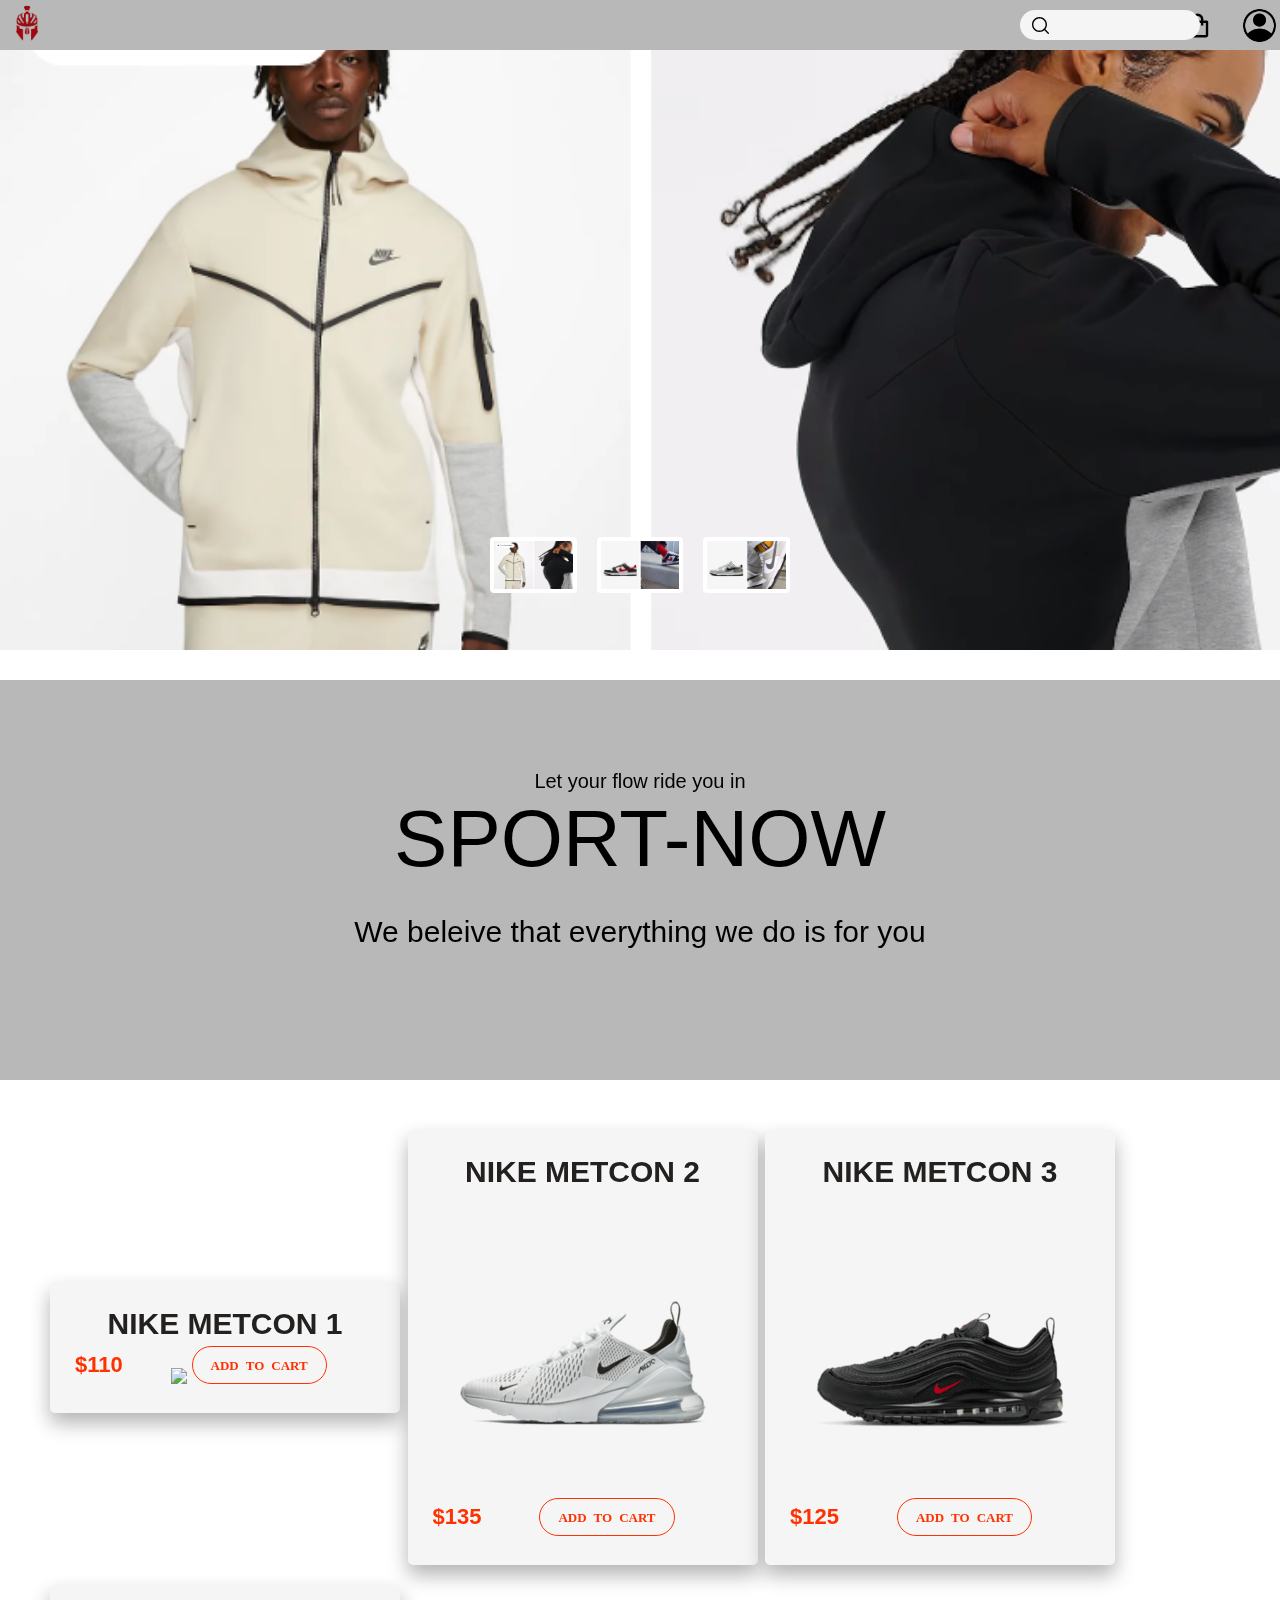
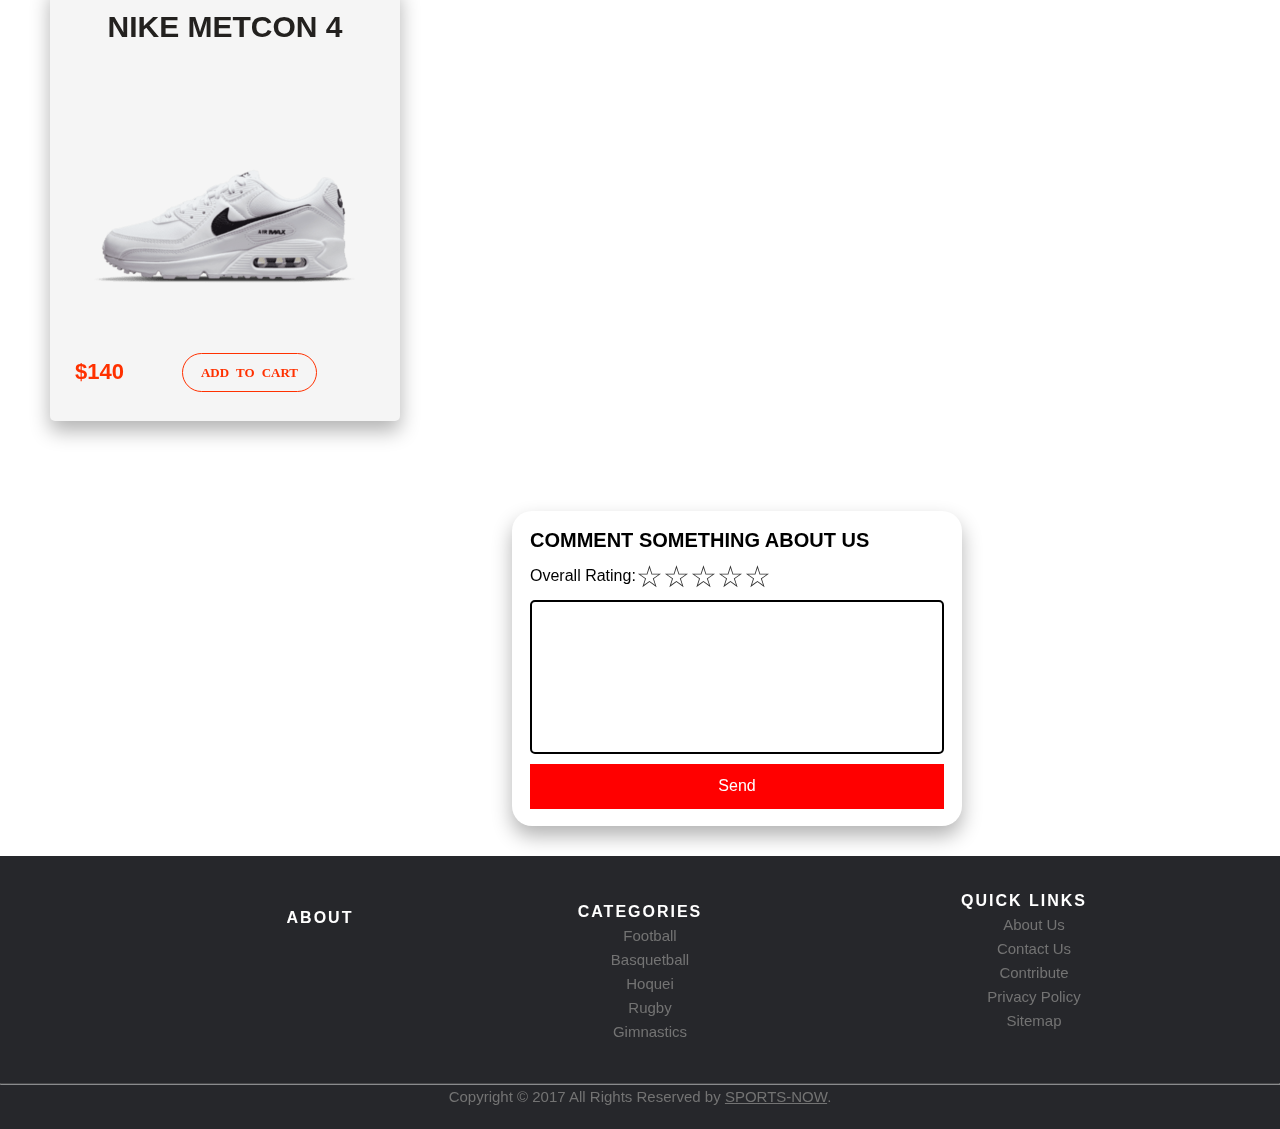
==== commit f7e6fb5c: "Update index.html" ====
--- a/index.html
+++ b/index.html
@@ -8,6 +8,9 @@
     <link rel="shortcut icon" href="Images\favicon.ico" type="image/x-icon">
     <link rel="stylesheet" href="Css\style-Main.css">
     <link href='https://unpkg.com/boxicons@2.1.4/css/boxicons.min.css' rel='stylesheet'>
+    <link rel='stylesheet' href='https://cdnjs.cloudflare.com/ajax/libs/datatables/1.10.16/css/dataTables.bootstrap4.css'>
+    <link rel='stylesheet' href='https://cdnjs.cloudflare.com/ajax/libs/font-awesome/4.7.0/css/font-awesome.css'><link rel="stylesheet" href="./style.css">
+
 </head>
 <body>
   <!-- Barra superior -->
--- a/style.css
+++ b/style.css
@@ -0,0 +1,276 @@
+body {
+  background-color: #ffffff;
+}
+* {
+    box-sizing: border-box;
+  padding: 0;
+  margin: 0;
+}
+.containertopbar {
+  background-color: rgb(184, 184, 184);
+  margin-top: 0px;
+  position: relative;
+  height: 50px;
+  transition: all 0.5s ease-in-out;
+}
+.logotipo{
+  width: 35px;
+  height: 45px;
+  margin-left: 10px;
+  margin-top: 2px;
+  background-image: url('icon.png');
+  background-color: white;
+  mix-blend-mode: multiply;
+}
+
+.icon{
+  width: 35px;
+  height: 35px;
+  float: right;
+  margin-top: 8px;
+  margin-right: 3px;
+  background-color: url("user.png");
+  border-color: white;
+  mix-blend-mode: multiply;
+
+
+}
+.inputgroup {
+  transform-origin: right;
+  top: 30px;
+  right: 80px;
+    position:absolute;
+    height: 40px;
+  width: 180px;
+  display: flex;
+  transform: translateY(-50%);
+  transition: all 0.5s ease-in-out;
+}
+.search {
+  border: none;
+    font-size: 16px;
+  width: 100%;
+  height: 30px;
+  padding: 8px 48px;
+  background-color: #f5f5f5;
+  border-radius: 100px;
+  outline: none;
+}
+.search::placeholder {
+    color: #7d7d7d;
+}
+.search:hover {
+  background-color: #e6e6e6;
+  
+}
+
+.searchicon {
+  width: 17px;
+}
+
+.search-btn {
+  top: 2px;
+  left: 2px;
+  display: flex;
+  align-items: center;
+  justify-content: center;
+  border: none;
+  padding: 5px 8px;
+  position: absolute;
+  background-color: transparent;
+  cursor: pointer;
+  border-radius: 100px;
+}
+
+.search-btn:hover {
+  background-color: #e6e6e6;
+}
+ 
+
+
+
+.logotipo:hover{
+  width: 65px;
+}
+
+
+
+.inputgroup-search-clicked {
+  left: 50%;
+  transform: translateX(-50%);
+  width: 50vw;
+  margin-top: -20px;
+}
+.cross-btn {
+  border: none;
+  top: 10px;
+  right: 260px;
+  padding: 10px 14px;
+  position: absolute;
+  background-color: #f5f5f5;
+  cursor: pointer;
+  border-radius: 100px;
+  display: none;
+  transition: all 0.5s ease-in-out;
+}
+.cross {
+  cursor: pointer;
+  width: 12px;
+  height: 12px;
+}
+.cross-btn:hover {
+  background-color: #e6e6e6;
+}
+
+section{
+  margin-top: 0px;
+  position: relative;
+  width: 100%;
+  height: 600px;
+  display: flex;
+  justify-content: center;
+  align-items: center;
+}
+
+
+section #slider{
+  position: absolute;
+  top: 0;
+  left: 0;
+  width: 100%;
+  height: 100%;
+  object-fit: cover;
+}
+
+
+section .navigation{
+  position: absolute;
+  bottom: 10px;
+  height: 150px;
+  width: calc(100%/4);
+  display: flex;
+  justify-content: center;
+  align-items: center;
+
+}
+section .navigation li{
+  display: block;
+  list-style: none;
+  cursor: pointer;
+  margin: 10px;
+}
+
+section .navigation li img{
+  display: block;
+  width: 100%;
+  border: 4px solid #fff;
+  border-radius: 4px;
+}
+
+
+.ItemsDestaque{
+  display: grid;
+  border-radius: 5px;
+  height: 60%;
+  width: 150vh;
+  grid-gap: 20px;
+  grid-template-columns: 25% 25% 25%;
+}
+
+#item1{
+  grid-column: 1;
+}
+
+#item2{
+  grid-column: 2;
+}
+
+#item3{
+  grid-column: 3;
+}
+
+
+.shop-card {
+  width: 350px;
+  background: #f5f5f5;
+  box-shadow: 0 10px 20px rgba(0, 0, 0, 0.3);
+  overflow: hidden;
+  border-radius: 5px;
+  padding: 25px;
+  text-align: center;
+  z-index: 2;
+}
+.shop-card figure {
+  margin: 0;
+  padding: 0;
+  overflow: hidden;
+  outline: none !important;
+}
+.shop-card figure img {
+  margin: -95px 0 -60px;
+  width: 100%;
+}
+.shop-card .title {
+  font-weight: 900;
+  text-transform: uppercase;
+  font-size: 30px;
+  color: #23211f;
+  margin-bottom: 5px;
+}
+.shop-card .desc {
+  font-size: 17px;
+  opacity: 0.8;
+  margin-bottom: 3px;
+}
+.shop-card .cta {
+  padding: 20px 20px 5px;
+}
+.shop-card .cta::after {
+  content: "";
+  display: table;
+  clear: both;
+}
+.shop-card .price {
+  float: left;
+  color: #FF3100;
+  font-size: 22px;
+  font-weight: 900;
+  padding-top: 2px;
+  transition: color 0.3s ease-in-out;
+  margin-top: 4px;
+}
+.shop-card .btn {
+  position: relative;
+  z-index: 1;
+  display: inline-block;
+  font-size: 13px;
+  font-weight: 900;
+  text-transform: uppercase;
+  color: #FF3100;
+  padding: 12px 18px;
+  cursor: pointer;
+  transition: all 0.3s ease-in-out;
+  line-height: 0.95;
+  border: none;
+  background: none;
+  outline: none;
+  border: 1px solid #FF3100;
+  border-radius: 20px;
+  overflow: hidden;
+}
+.shop-card .btn .bg {
+  width: 100%;
+  height: 100%;
+  display: block !important;
+  z-index: -1;
+  opacity: 0;
+  transition: all 0.3s ease-in-out;
+  background: linear-gradient(135deg, #a61322, #d33f34);
+}
+.shop-card .btn:hover {
+  color: #fff !important;
+  border: 1px solid transparent !important;
+}
+.shop-card .btn:hover .bg {
+  opacity: 1;
+}